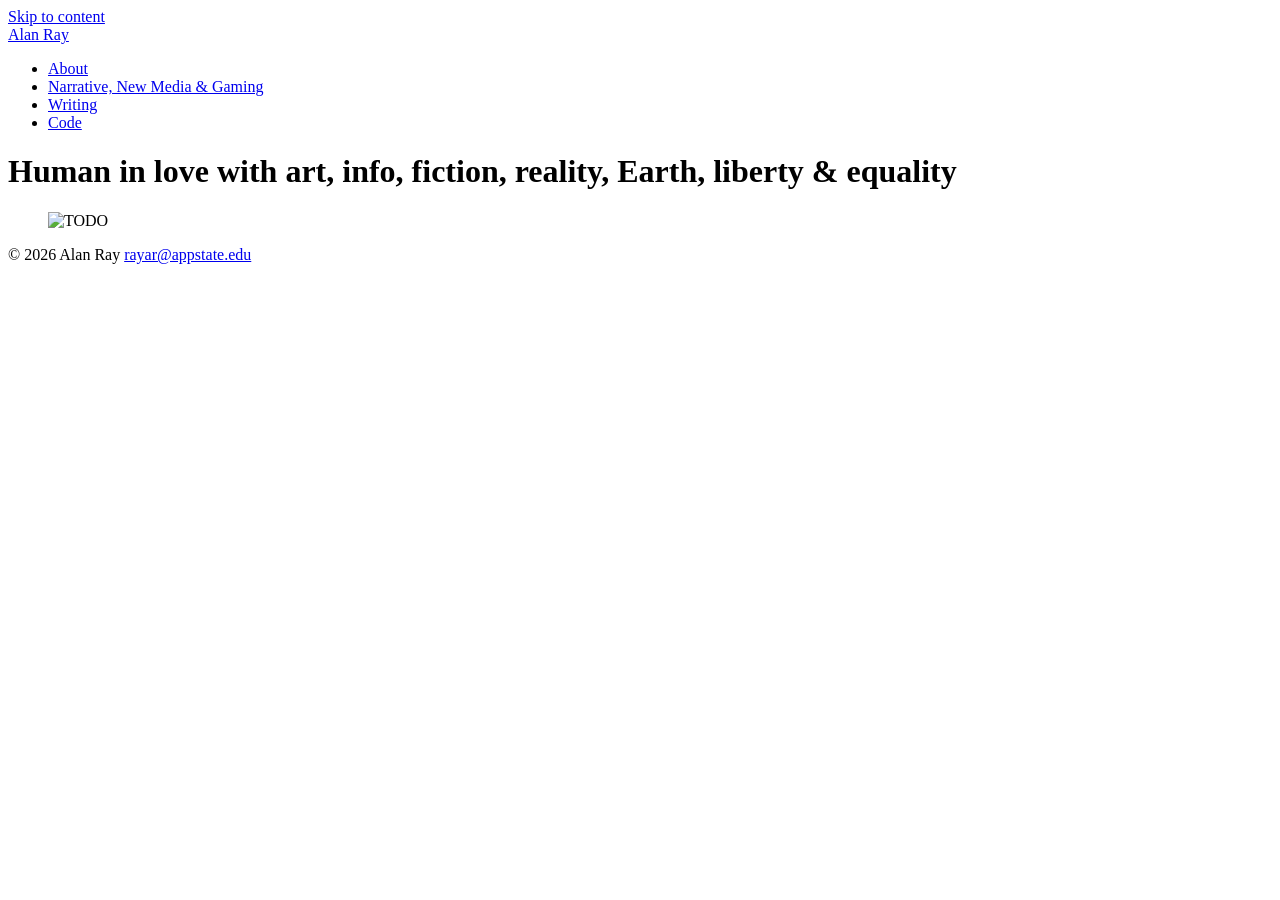
==== index.html @ 06e48f5b "Create index.html" ====
<!DOCTYPE html>
<html lang="en">
    <head>
        <meta charset="utf-8">
        <meta name="viewport" content=""width=device-width, initial-scale="1">
        <title>Alan Ray</title>
        <meta name="description" content="Alan Ray - backend and data engineering, essays, and games.">
        <link rel="stylesheet" href="https://fonts.googleapis.com/css2?family=Fraunces:opsz,wght@9..144,400..600&family=IBM+Plex+Mono&family=IBM+Plex+Sans:wght@300;400&display=swap">
        <link rel="stylesheet" href="style.css">
    </head>

    <body>
        <a class="skip" href="#main">Skip to content</a>

        <div class="shell">
            <header class="rail">
                <a class="wordmark" href="index.html">Alan Ray</a>
                <nav aria-label="Main">
                    <ul class="index">
                        <li><a href="about.html" data-entry="01">About</a></li>
                        <li><a href="course.html" data-entry="02">Narrative, New Media &amp; Gaming</a></li>
                        <li><a href="writing.html" data-entry="03">Writing</a></li>
                        <li><a href="code.html" data-entry="04">Code</a></li>
                    </ul>
                </nav>
            </header>

            <main class="content" id="main">

                <div class="hero">
                    <div class="hero-text">
                        <h1 class="display">Human in love with art, info, fiction, reality, Earth, liberty &amp; equality</h1>
                    </div>

                    <figure class="hero-figure">
                        <img src="images/hero.jpg" alt="TODO">
                    </figure>

                </div>

                <footer class="foot">
                    <span>&copy; 2026 Alan Ray</span>
                    <span><a href="mailto:rayar@appstate.edu">rayar@appstate.edu</a></span>
                </footer>

            </main>
        </div>
    </body>
</html>
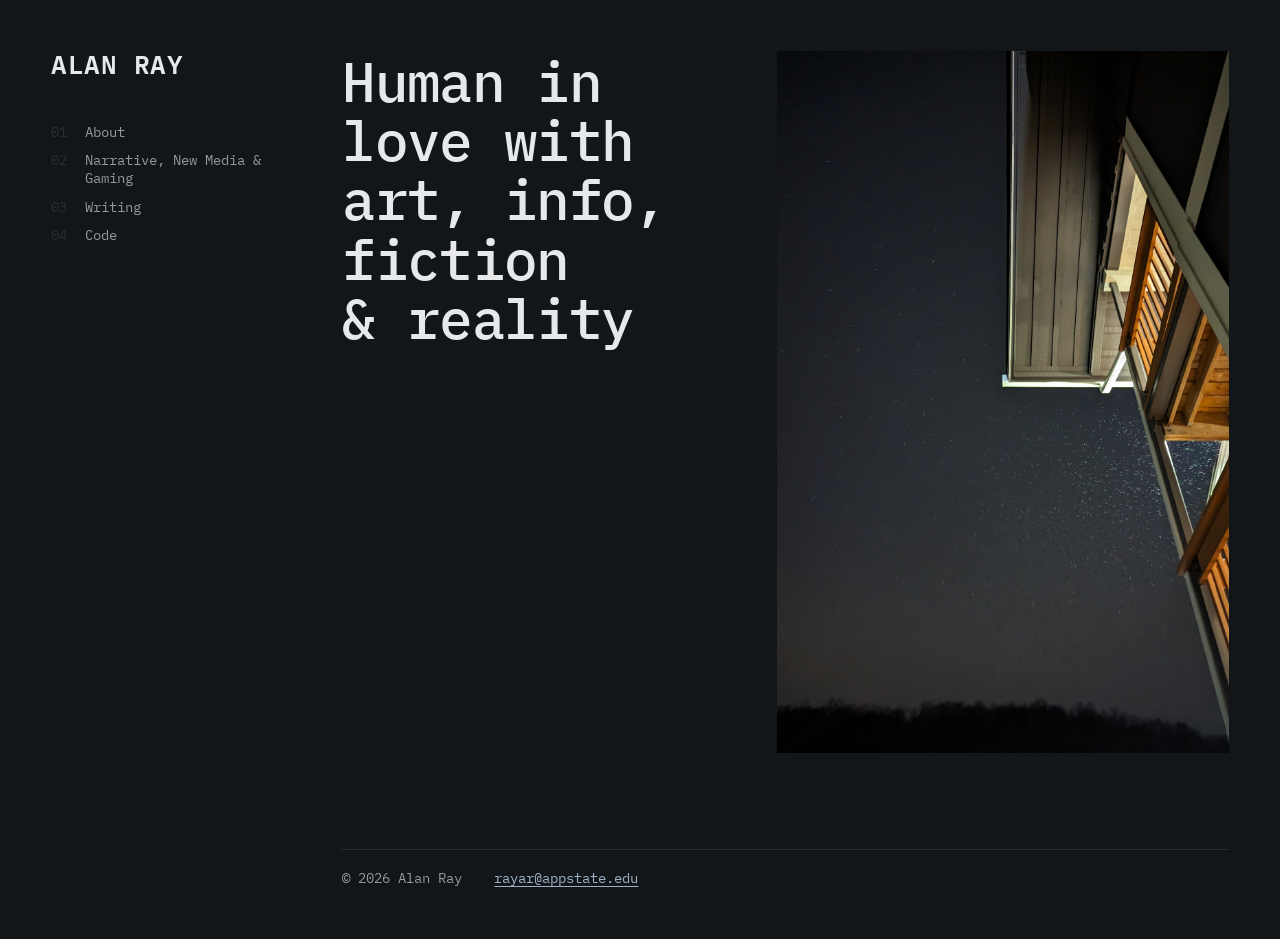
==== commit 3f2ff481: "Website v2 - New images - New pages - Edited text - Refactored code - Changed styles - Met assignmen" ====
--- a/index.html
+++ b/index.html
@@ -1,49 +1,48 @@
 <!DOCTYPE html>
 <html lang="en">
-    <head>
-        <meta charset="utf-8">
-        <meta name="viewport" content=""width=device-width, initial-scale="1">
-        <title>Alan Ray</title>
-        <meta name="description" content="Alan Ray - backend and data engineering, essays, and games.">
-        <link rel="stylesheet" href="https://fonts.googleapis.com/css2?family=Fraunces:opsz,wght@9..144,400..600&family=IBM+Plex+Mono&family=IBM+Plex+Sans:wght@300;400&display=swap">
-        <link rel="stylesheet" href="style.css">
-    </head>
 
-    <body>
-        <a class="skip" href="#main">Skip to content</a>
+<head>
+  <meta charset="utf-8">
+  <meta name="viewport" content="width=device-width, initial-scale=1">
+  <title>Alan Ray</title>
+  <meta name="description" content="Alan Ray - backend and data engineering, essays, and games.">
+  <link rel="stylesheet"
+    href="https://fonts.googleapis.com/css2?family=IBM+Plex+Mono:wght@400;500;600&family=IBM+Plex+Sans:wght@300;400&display=swap">
+  <link rel="stylesheet" href="style.css">
+</head>
 
-        <div class="shell">
-            <header class="rail">
-                <a class="wordmark" href="index.html">Alan Ray</a>
-                <nav aria-label="Main">
-                    <ul class="index">
-                        <li><a href="about.html" data-entry="01">About</a></li>
-                        <li><a href="course.html" data-entry="02">Narrative, New Media &amp; Gaming</a></li>
-                        <li><a href="writing.html" data-entry="03">Writing</a></li>
-                        <li><a href="code.html" data-entry="04">Code</a></li>
-                    </ul>
-                </nav>
-            </header>
+<body>
+  <a class="skip" href="#main">Skip to content</a>
 
-            <main class="content" id="main">
+  <div class="shell">
 
-                <div class="hero">
-                    <div class="hero-text">
-                        <h1 class="display">Human in love with art, info, fiction, reality, Earth, liberty &amp; equality</h1>
-                    </div>
+    <header class="rail">
+      <a class="wordmark" href="index.html">Alan Ray</a>
+      <nav aria-label="Main">
+        <ul class="index">
+          <li><a href="about.html" data-entry="01">About</a></li>
+          <li><a href="course.html" data-entry="02">Narrative, New Media &amp; Gaming</a></li>
+          <li><a href="writing.html" data-entry="03">Writing</a></li>
+          <li><a href="code.html" data-entry="04">Code</a></li>
+        </ul>
+      </nav>
+    </header>
 
-                    <figure class="hero-figure">
-                        <img src="images/hero.jpg" alt="TODO">
-                    </figure>
+    <main class="content" id="main">
 
-                </div>
+      <div class="hero">
+        <h1>Human in love with art, info, fiction &amp; reality</h1>
+        <img src="images/hero.jpg"
+          alt="A car's taillights disappearing into heavy fog on a two-lane road between bare trees.">
+      </div>
 
-                <footer class="foot">
-                    <span>&copy; 2026 Alan Ray</span>
-                    <span><a href="mailto:rayar@appstate.edu">rayar@appstate.edu</a></span>
-                </footer>
+      <footer class="foot">
+        <span>&copy; 2026 Alan Ray</span>
+        <span><a href="mailto:rayar@appstate.edu">rayar@appstate.edu</a></span>
+      </footer>
+    </main>
 
-            </main>
-        </div>
-    </body>
+  </div>
+</body>
+
 </html>
--- a/style.css
+++ b/style.css
@@ -0,0 +1,262 @@
+/* Alan Ray - portfolio. */
+
+:root {
+  color-scheme: dark;
+
+  --paper:      #131619;
+  --paper-dim:  #1C2024;
+  --ink:        #E6E8EA;
+  --ink-soft:   #93999F;
+  --accent:     #9DB2C6;
+  --accent-lit: #BACDDE;
+  --rule:       #282D32;
+
+  --display: "IBM Plex Mono", ui-monospace, monospace;
+  --body:    "IBM Plex Sans", system-ui, sans-serif;
+  --mono:    "IBM Plex Mono", ui-monospace, monospace;
+
+  --step--1: clamp(0.78rem, 0.75rem + 0.15vw, 0.86rem);
+  --step-0:  clamp(1rem, 0.96rem + 0.2vw, 1.09rem);
+  --step-1:  clamp(1.3rem, 1.2rem + 0.5vw, 1.6rem);
+  --step-2:  clamp(1.8rem, 1.5rem + 1.4vw, 2.8rem);
+  --step-3:  clamp(2.1rem, 1.6rem + 2.4vw, 3.8rem);
+
+  --pad:  clamp(1.5rem, 4vw, 3.5rem);
+  --gap:  clamp(1.5rem, 4vw, 4rem);
+}
+
+*, *::before, *::after { box-sizing: border-box; }
+body, h1, h2, p, ul, dl, dd { margin: 0; padding: 0; }
+ul { list-style: none; }
+img { display: block; width: 100%; object-fit: cover; }
+
+body {
+  background: var(--paper);
+  color: var(--ink);
+  font: 300 var(--step-0)/1.55 var(--body);
+  -webkit-font-smoothing: antialiased;
+}
+
+a { color: var(--accent); text-underline-offset: 0.2em; }
+a:hover { color: var(--accent-lit); }
+:focus-visible { outline: 2px solid var(--accent); outline-offset: 3px; }
+
+.skip { position: absolute; left: -9999px; }
+.skip:focus {
+  left: 1rem; top: 1rem; z-index: 1;
+  background: var(--ink); color: var(--paper); padding: 0.6rem 1rem;
+  font: var(--step--1) var(--mono);
+}
+
+/* layout ---------------------------------------------------- */
+
+.shell {
+  display: grid;
+  grid-template-columns: 15rem minmax(0, 1fr);
+  gap: var(--gap);
+  max-width: 1500px;
+  margin: 0 auto;
+  padding: var(--pad);
+  min-height: 100vh;
+}
+
+.rail { position: sticky; top: var(--pad); align-self: start; }
+.content { min-width: 0; }
+
+/* index (nav) ----------------------------------------------- */
+
+.wordmark {
+  display: block;
+  font: 600 var(--step-1)/1 var(--display);
+  letter-spacing: 0.02em;
+  text-transform: uppercase;
+  color: var(--ink);
+  text-decoration: none;
+  margin-bottom: 2.5rem;
+}
+
+.index { font: var(--step--1) var(--mono); }
+
+.index a {
+  display: grid;
+  grid-template-columns: 2.1rem 1fr;
+  padding: 0.3rem 0;
+  color: var(--ink-soft);
+  text-decoration: none;
+  border-top: 1px solid transparent;
+  transition: color 0.12s, border-color 0.12s;
+}
+
+.index a::before {
+  content: attr(data-entry);
+  color: var(--rule);
+  font-variant-numeric: tabular-nums;
+}
+
+.index a:is(:hover, :focus-visible) { color: var(--accent); border-top-color: var(--rule); }
+.index a:is(:hover, :focus-visible)::before { color: var(--accent); }
+.index a[aria-current="page"] { color: var(--ink); border-top-color: var(--ink); }
+.index a[aria-current="page"]::before { color: var(--ink); }
+
+/* type ------------------------------------------------------ */
+
+h1 {
+  font: 500 var(--step-2)/1.1 var(--display);
+  letter-spacing: -0.02em;
+  color: var(--ink);
+  margin-bottom: 1.5rem;
+}
+
+.hero h1 {
+  font-size: var(--step-3);
+  line-height: 1.05;
+  letter-spacing: -0.03em;
+  text-wrap: balance;
+  margin: 0;
+}
+
+.epigraph {
+  font: 300 var(--step-1)/1.4 var(--body);
+  text-wrap: pretty;
+  max-width: 46ch;
+  margin-bottom: 2.5rem;
+}
+
+.lede { font-size: var(--step-1); line-height: 1.35; text-wrap: pretty; }
+
+.label {
+  display: block;
+  font: var(--step--1) var(--mono);
+  text-transform: uppercase;
+  letter-spacing: 0.08em;
+  color: var(--ink-soft);
+  margin-bottom: 0.6rem;
+}
+
+.prose { max-width: 60ch; }
+.prose p + p { margin-top: 1.1rem; }
+.prose + .prose { margin-top: clamp(2rem, 5vw, 3rem); }
+
+/* images ---------------------------------------------------- */
+
+.hero img { height: 100%; min-height: 60vh; }
+.banner { aspect-ratio: 3 / 2; max-height: 62vh; margin-bottom: clamp(1.5rem, 4vw, 3rem); }
+.portrait { aspect-ratio: 4 / 5; }
+.owen { aspect-ratio: 1; margin-top: 1rem; }
+
+.embed { aspect-ratio: 16 / 9; margin: 2rem 0; background: var(--paper-dim); }
+.embed iframe { width: 100%; height: 100%; border: 0; }
+
+/* home ------------------------------------------------------ */
+
+.hero {
+  display: grid;
+  grid-template-columns: minmax(0, 0.85fr) minmax(0, 1fr);
+  gap: var(--gap);
+  align-items: start;
+  min-height: 78vh;
+}
+
+/* about ----------------------------------------------------- */
+
+.about {
+  display: grid;
+  grid-template-columns: minmax(0, 0.6fr) minmax(0, 1fr);
+  gap: var(--gap);
+  align-items: start;
+}
+
+.meta {
+  display: grid;
+  gap: 1.5rem;
+  grid-template-columns: repeat(auto-fit, minmax(14rem, 1fr));
+  margin-top: 3rem;
+  padding-top: 1.2rem;
+  border-top: 1px solid var(--rule);
+  font: var(--step--1) var(--mono);
+}
+
+.meta dt {
+  text-transform: uppercase;
+  letter-spacing: 0.08em;
+  color: var(--ink-soft);
+  margin-bottom: 0.4rem;
+}
+
+/* entry lists ----------------------------------------------- */
+
+.entries { margin-top: clamp(2rem, 5vw, 4rem); border-top: 1px solid var(--rule); }
+
+.entries a {
+  display: grid;
+  grid-template-columns: 3.5rem minmax(0, 1fr) auto;
+  gap: 1rem;
+  align-items: baseline;
+  padding: 1.4rem 0;
+  border-bottom: 1px solid var(--rule);
+  color: var(--ink);
+  text-decoration: none;
+  transition: background 0.14s, padding 0.14s;
+}
+
+.entries a:is(:hover, :focus-visible) {
+  background: var(--paper-dim);
+  padding-inline: 0.8rem;
+}
+
+.entries h2 { font: 500 var(--step-1)/1.15 var(--display); letter-spacing: -0.02em; }
+.entries p { max-width: 52ch; margin-top: 0.35rem; }
+
+.entries .num,
+.entries .status {
+  font: var(--step--1) var(--mono);
+  color: var(--ink-soft);
+  font-variant-numeric: tabular-nums;
+}
+
+.entries .status { text-transform: uppercase; letter-spacing: 0.06em; white-space: nowrap; }
+
+/* footer ---------------------------------------------------- */
+
+.foot {
+  display: flex;
+  flex-wrap: wrap;
+  gap: 0.5rem 2rem;
+  margin-top: clamp(3rem, 8vw, 6rem);
+  padding-top: 1.2rem;
+  border-top: 1px solid var(--rule);
+  font: var(--step--1) var(--mono);
+  color: var(--ink-soft);
+}
+
+/* responsive ------------------------------------------------ */
+
+@media (max-width: 900px) {
+  .shell { grid-template-columns: 1fr; gap: 2rem; }
+  .rail { position: static; }
+  .wordmark { margin-bottom: 1rem; }
+
+  .index {
+    display: flex;
+    flex-wrap: wrap;
+    gap: 0 1.2rem;
+    border-top: 1px solid var(--rule);
+    padding-top: 0.8rem;
+  }
+  .index a { grid-template-columns: 1fr; border-top: 0; padding: 0.2rem 0; }
+  .index a::before { display: none; }
+  .index a[aria-current="page"] { border-top: 0; text-decoration: underline; }
+
+  .hero { display: flex; flex-direction: column-reverse; gap: 1.5rem; min-height: 0; }
+  .hero img { min-height: 45vh; }
+
+  .about { grid-template-columns: 1fr; }
+  .portrait, .owen { max-width: 20rem; }
+
+  .entries a { grid-template-columns: 2.5rem minmax(0, 1fr); }
+  .entries .status { grid-column: 2; }
+}
+
+@media (prefers-reduced-motion: reduce) {
+  *, *::before, *::after { transition-duration: 0.01ms !important; }
+}
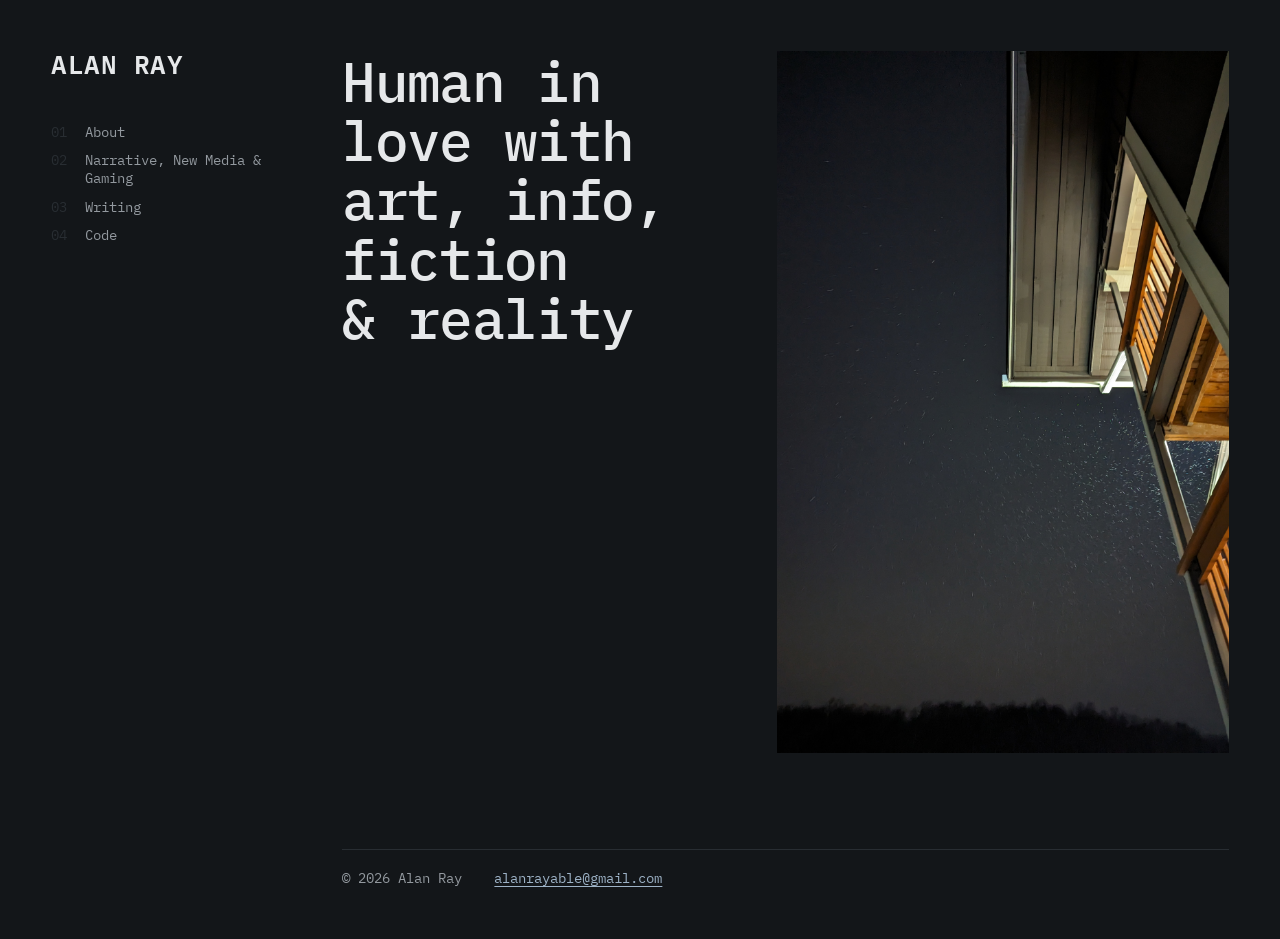
==== commit 3828549d: "Updated email address" ====
--- a/index.html
+++ b/index.html
@@ -38,7 +38,7 @@
 
       <footer class="foot">
         <span>&copy; 2026 Alan Ray</span>
-        <span><a href="mailto:rayar@appstate.edu">rayar@appstate.edu</a></span>
+        <span><a href="mailto:alanrayable@gmail.com">alanrayable@gmail.com</a></span>
       </footer>
     </main>
 
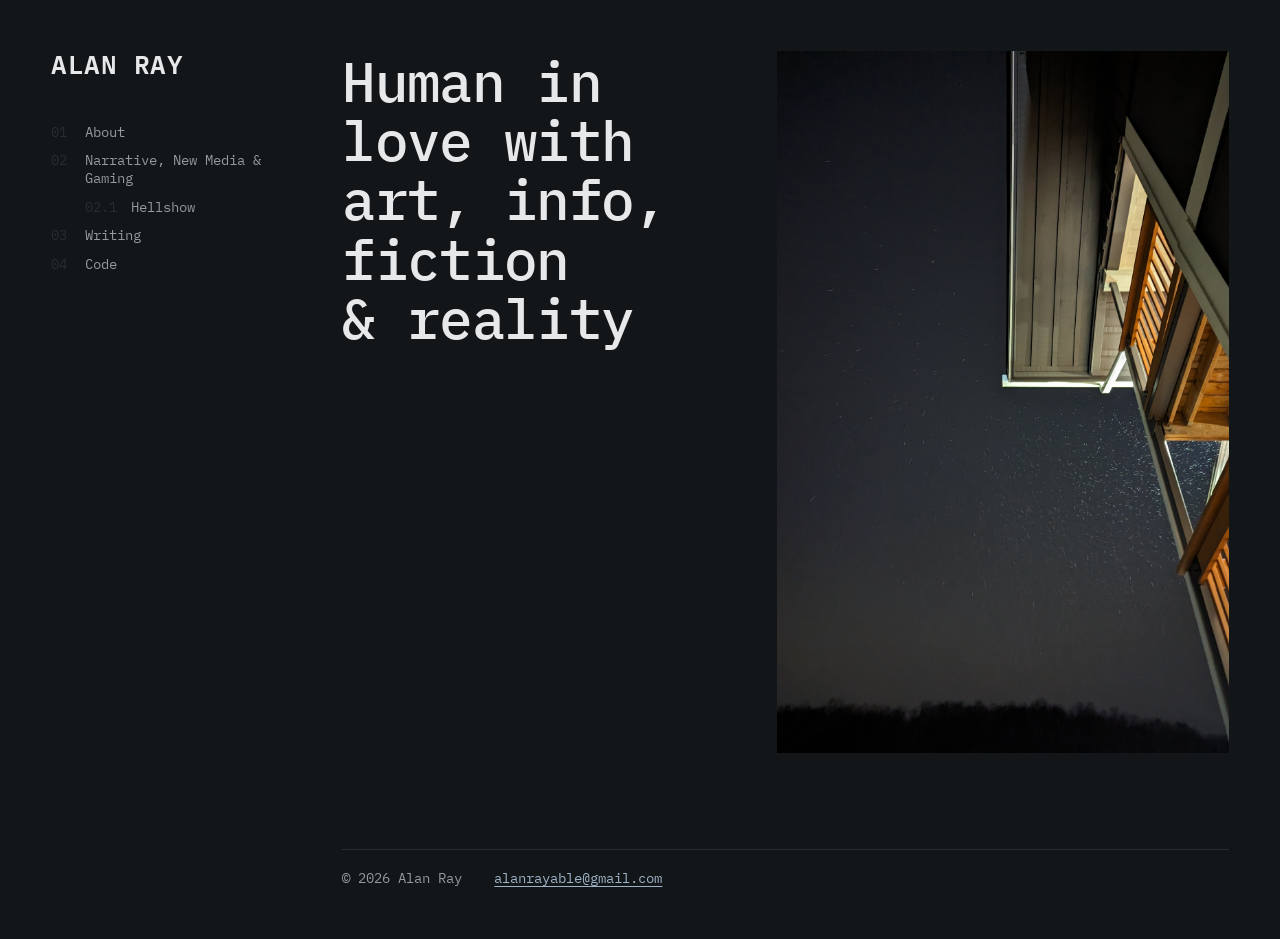
==== commit b376c772: "SEO pass" ====
--- a/index.html
+++ b/index.html
@@ -1,11 +1,14 @@
 <!DOCTYPE html>
 <html lang="en">
+
+<!-- Adding a new page? Add it to sitemap.xml and llms.txt! -->
 
 <head>
   <meta charset="utf-8">
   <meta name="viewport" content="width=device-width, initial-scale=1">
-  <title>Alan Ray</title>
+  <title>Alan Ray - data &amp; stories</title>
   <meta name="description" content="Alan Ray - backend and data engineering, essays, and games.">
+  <link rel="canonical" href="https://rayar93.github.io/">
   <link rel="stylesheet"
     href="https://fonts.googleapis.com/css2?family=IBM+Plex+Mono:wght@400;500;600&family=IBM+Plex+Sans:wght@300;400&display=swap">
   <link rel="stylesheet" href="style.css">
@@ -17,11 +20,15 @@
   <div class="shell">
 
     <header class="rail">
-      <a class="wordmark" href="index.html">Alan Ray</a>
+      <a class="wordmark" href="./">Alan Ray</a>
       <nav aria-label="Main">
         <ul class="index">
           <li><a href="about.html" data-entry="01">About</a></li>
-          <li><a href="course.html" data-entry="02">Narrative, New Media &amp; Gaming</a></li>
+          <li><a href="course.html" data-entry="02">Narrative, New Media &amp; Gaming</a>
+            <ul>
+              <li><a href="afterlife.html" data-entry="02.1">Hellshow</a></li>
+            </ul>
+          </li>
           <li><a href="writing.html" data-entry="03">Writing</a></li>
           <li><a href="code.html" data-entry="04">Code</a></li>
         </ul>
--- a/style.css
+++ b/style.css
@@ -97,6 +97,12 @@
 .index a:is(:hover, :focus-visible)::before { color: var(--accent); }
 .index a[aria-current="page"] { color: var(--ink); border-top-color: var(--ink); }
 .index a[aria-current="page"]::before { color: var(--ink); }
+
+/* sub-entries sit under their parent, number in the parent's label column */
+.index ul { padding-left: 2.1rem; }
+.index ul a { grid-template-columns: 2.9rem 1fr; }
+.index li:has(ul [aria-current="page"]) > a,
+.index li:has(ul [aria-current="page"]) > a::before { color: var(--ink); }
 
 /* type ------------------------------------------------------ */
 
@@ -246,6 +252,8 @@
   .index a { grid-template-columns: 1fr; border-top: 0; padding: 0.2rem 0; }
   .index a::before { display: none; }
   .index a[aria-current="page"] { border-top: 0; text-decoration: underline; }
+  .index li, .index ul { display: contents; }
+  .index ul a { grid-template-columns: 1fr; }
 
   .hero { display: flex; flex-direction: column-reverse; gap: 1.5rem; min-height: 0; }
   .hero img { min-height: 45vh; }
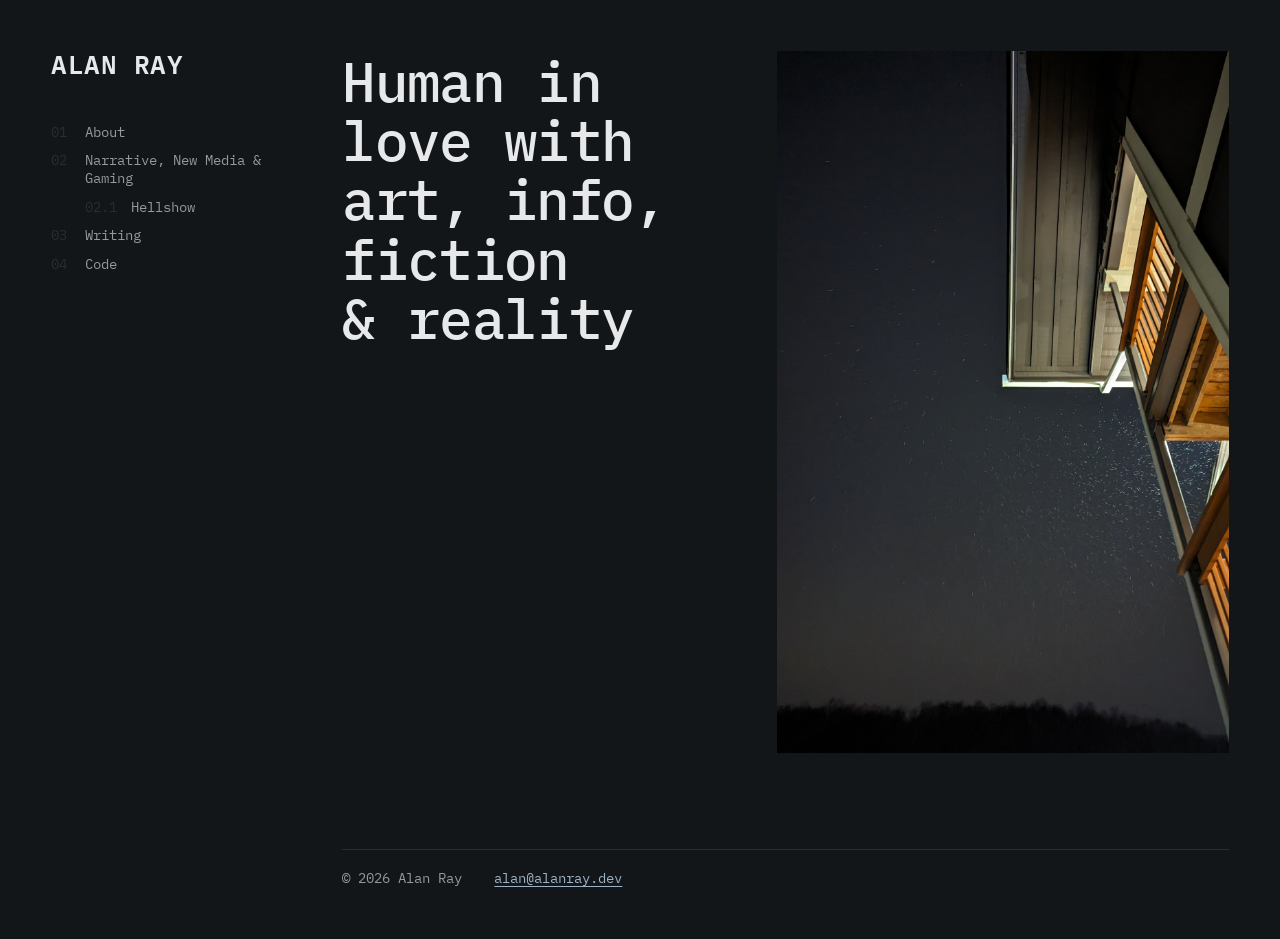
==== commit f69afdeb: "Updated email address" ====
--- a/index.html
+++ b/index.html
@@ -8,7 +8,7 @@
   <meta name="viewport" content="width=device-width, initial-scale=1">
   <title>Alan Ray - data &amp; stories</title>
   <meta name="description" content="Alan Ray - backend and data engineering, essays, and games.">
-  <link rel="canonical" href="https://rayar93.github.io/">
+  <link rel="canonical" href="https://alanray.dev/">
   <link rel="stylesheet"
     href="https://fonts.googleapis.com/css2?family=IBM+Plex+Mono:wght@400;500;600&family=IBM+Plex+Sans:wght@300;400&display=swap">
   <link rel="stylesheet" href="style.css">
@@ -45,7 +45,7 @@
 
       <footer class="foot">
         <span>&copy; 2026 Alan Ray</span>
-        <span><a href="mailto:alanrayable@gmail.com">alanrayable@gmail.com</a></span>
+        <span><a href="mailto:alan@alanray.dev">alan@alanray.dev</a></span>
       </footer>
     </main>
 
